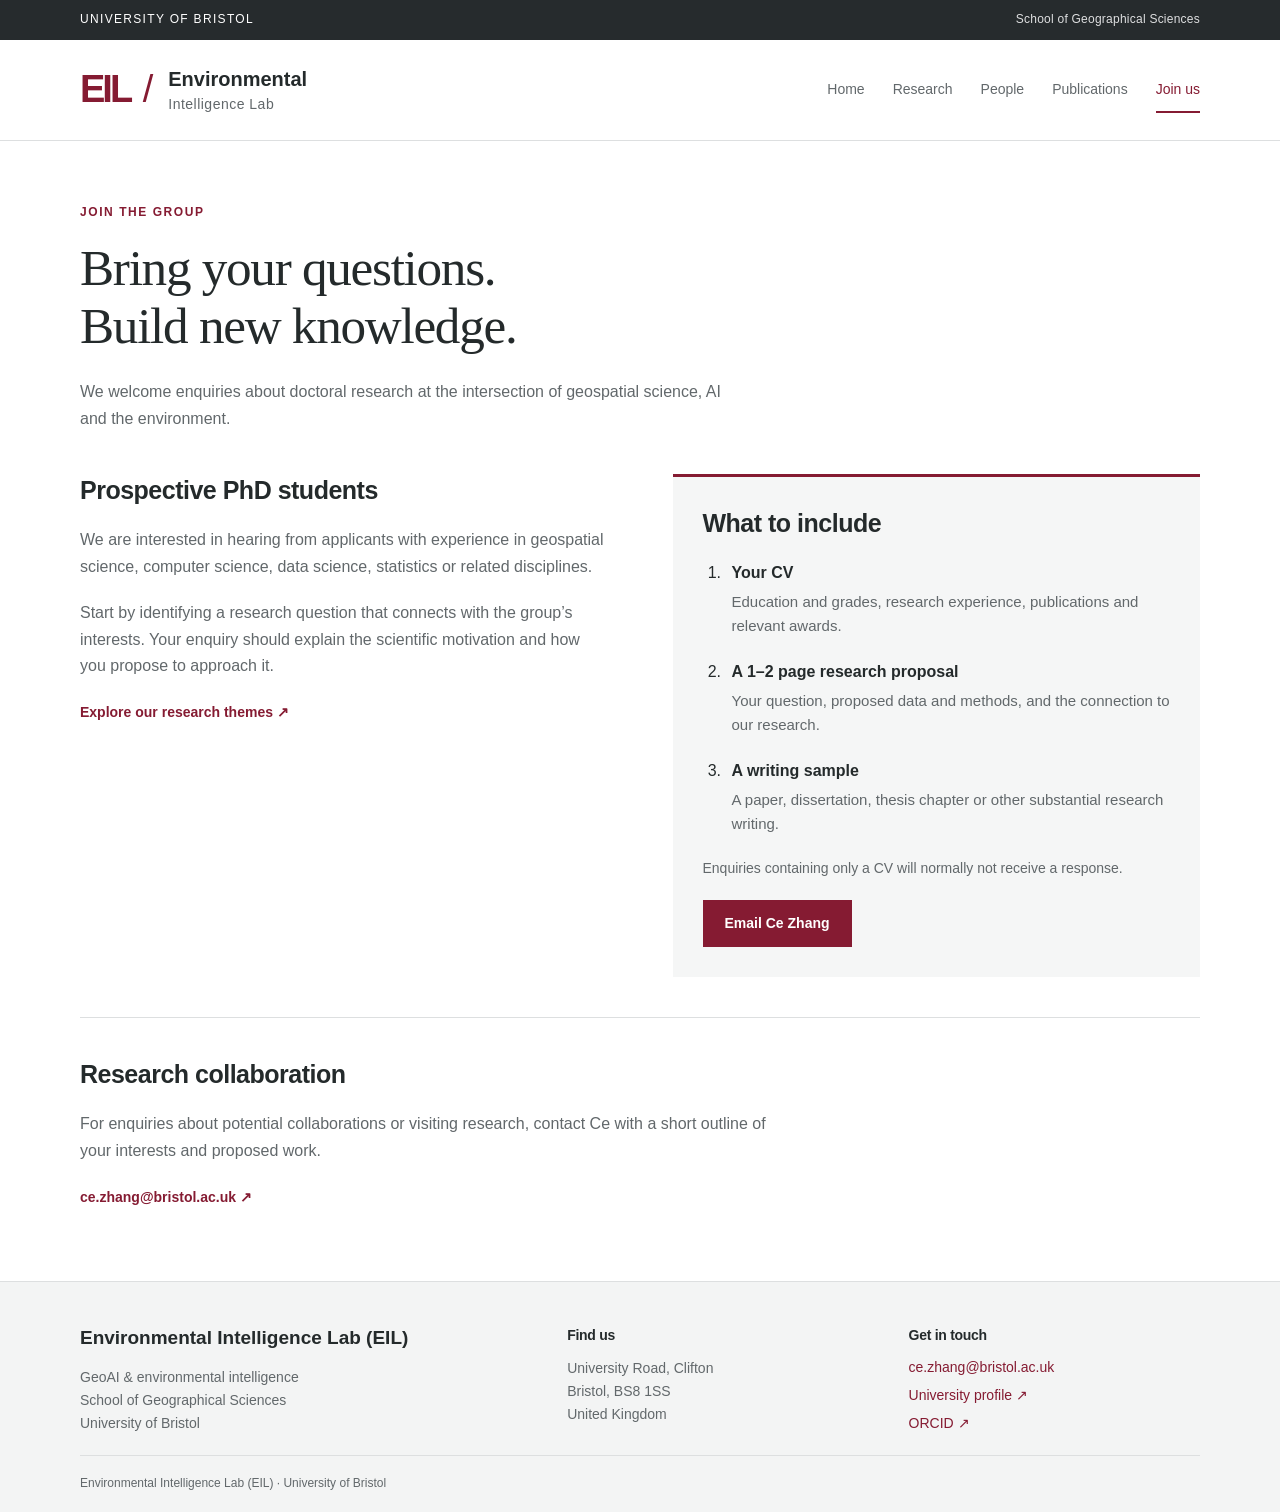
==== join.html @ 53bdbcd4 "Add files via upload" ====
<!doctype html><html lang="en"><head><meta charset="utf-8"><meta name="viewport" content="width=device-width,initial-scale=1"><title>Join us | Environmental Intelligence Lab (EIL)</title><meta name="description" content="GeoAI, foundation models and environmental intelligence. Environmental Intelligence Lab (EIL) at the University of Bristol."><link rel="icon" href="favicon.svg" type="image/svg+xml"><link rel="stylesheet" href="style.css"><script src="navigation.js" defer></script></head><body><a class="skip" href="#main">Skip to content</a><div class="university"><div class="wrap">UNIVERSITY OF BRISTOL <span>School of Geographical Sciences</span></div></div><header><div class="wrap header"><a class="brand" href="index.html"><span class="mark">EIL<span> / </span></span><span>Environmental<span class="brand-sub">Intelligence Lab</span></span></a><button class="menu" type="button" aria-expanded="false" aria-controls="navigation">Menu <span aria-hidden="true">☰</span></button><nav id="navigation" aria-label="Main navigation"><a href="index.html">Home</a><a href="research.html">Research</a><a href="people.html">People</a><a href="publications.html">Publications</a><a href="join.html" aria-current="page">Join us</a></nav></div></header><main id="main"><div class="wrap"><div class="page-heading"><p class="eyebrow">JOIN THE GROUP</p><h1>Bring your questions.<br>Build new knowledge.</h1><p>We welcome enquiries about doctoral research at the intersection of geospatial science, AI and the environment.</p></div><section class="join-grid"><div><h2>Prospective PhD students</h2><p>We are interested in hearing from applicants with experience in geospatial science, computer science, data science, statistics or related disciplines.</p><p>Start by identifying a research question that connects with the group’s interests. Your enquiry should explain the scientific motivation and how you propose to approach it.</p><a class="text-link" href="research.html">Explore our research themes ↗</a></div><div class="application"><h2>What to include</h2><ol><li><strong>Your CV</strong><p>Education and grades, research experience, publications and relevant awards.</p></li><li><strong>A 1–2 page research proposal</strong><p>Your question, proposed data and methods, and the connection to our research.</p></li><li><strong>A writing sample</strong><p>A paper, dissertation, thesis chapter or other substantial research writing.</p></li></ol><p class="small">Enquiries containing only a CV will normally not receive a response.</p><a class="button" href="mailto:ce.zhang@bristol.ac.uk?subject=PhD%20research%20enquiry">Email Ce Zhang</a></div></section><section class="contact"><h2>Research collaboration</h2><p>For enquiries about potential collaborations or visiting research, contact Ce with a short outline of your interests and proposed work.</p><a class="text-link" href="mailto:ce.zhang@bristol.ac.uk">ce.zhang@bristol.ac.uk ↗</a></section></div></main><footer><div class="wrap footer-grid"><div><a class="footer-brand" href="index.html">Environmental Intelligence Lab (EIL)</a><p>GeoAI & environmental intelligence<br>School of Geographical Sciences<br>University of Bristol</p></div><div><h2>Find us</h2><p>University Road, Clifton<br>Bristol, BS8 1SS<br>United Kingdom</p></div><div><h2>Get in touch</h2><a href="mailto:ce.zhang@bristol.ac.uk">ce.zhang@bristol.ac.uk</a><a href="https://research-information.bris.ac.uk/en/persons/ce-zhang/">University profile ↗</a><a href="https://orcid.org/0000-0001-5100-3584">ORCID ↗</a></div></div><div class="wrap footnote">Environmental Intelligence Lab (EIL) · University of Bristol</div></footer></body></html>
---- style.css ----
:root{--accent:#851b32;--ink:#242a2b;--muted:#62686b;--line:#dddfe0;--soft:#f5f6f6;--max:1120px}*{box-sizing:border-box}html{scroll-behavior:smooth;scroll-padding-top:100px}body{margin:0;background:white;color:var(--ink);font-family:Arial,Helvetica,sans-serif;font-size:16px;line-height:1.65}a{color:var(--accent);text-decoration:none}a:hover{text-decoration:underline}a:focus-visible,button:focus-visible{outline:3px solid #126b9c;outline-offset:5px}.wrap{width:min(var(--max),calc(100% - 64px));margin:auto}.university{background:#262b2d;color:white;font-size:12px;letter-spacing:.11em;padding:10px 0}.university .wrap{display:flex;justify-content:space-between}.university span{letter-spacing:.02em;color:#dedfe0}header{background:white;border-bottom:1px solid var(--line);position:sticky;top:0;z-index:10}.header{display:flex;align-items:center;justify-content:space-between;gap:32px;min-height:100px}.brand{display:flex;align-items:center;gap:18px;color:var(--ink);font-size:20px;font-weight:700;line-height:1.2}.brand:hover{text-decoration:none}.brand-sub{display:block;font-weight:400;font-size:14px;letter-spacing:.035em;margin-top:5px;color:var(--muted)}.mark{font-size:38px;font-weight:700;letter-spacing:-3px;color:var(--accent)}.mark span{font-weight:400;padding-left:5px}.header nav{display:flex;gap:28px;align-items:center}.header nav a{font-size:14px;color:var(--muted);padding:10px 0}.header nav a[aria-current]{color:var(--accent);box-shadow:0 2px var(--accent)}.menu{display:none}.campus{height:290px;position:relative;background:#53594e}.campus img{width:100%;height:100%;object-fit:cover;object-position:center 48%}.campus:after{content:'';position:absolute;inset:0;background:linear-gradient(0deg,#0007,transparent 55%)}.campus-label{position:absolute;bottom:25px;left:0;right:0;z-index:1;color:white;font-size:12px;letter-spacing:.15em}.intro{padding:52px 0 48px}.eyebrow{font-size:12px;letter-spacing:.13em;font-weight:700;color:var(--accent);margin:0 0 16px}h1,h2,h3,p{margin-top:0}h1{font-family:Georgia,'Times New Roman',serif;font-weight:400;font-size:clamp(36px,4vw,54px);line-height:1.14;letter-spacing:-.025em;margin-bottom:24px}h2{font-size:25px;line-height:1.3;font-weight:600;letter-spacing:-.02em}h3{font-size:19px;line-height:1.4;font-weight:600}p{color:var(--muted);margin-bottom:20px}.intro-bottom{display:flex;gap:60px;align-items:center;justify-content:space-between}.intro-bottom p{max-width:775px;margin:0}.text-link{font-size:14px;font-weight:600;display:inline-block}.intro-bottom .text-link{white-space:nowrap}section{padding:40px 0;border-bottom:1px solid var(--line)}.section-heading{display:flex;align-items:baseline;justify-content:space-between;gap:30px;margin-bottom:24px}.section-heading h2{margin:0}.section-note{font-size:14px;color:var(--muted)}.themes{display:grid;grid-template-columns:repeat(4,1fr);gap:24px}.theme{display:flex;flex-direction:column;color:var(--ink);border-top:3px solid var(--accent);padding:19px 0 0;transition:transform .2s}.theme:hover{text-decoration:none;transform:translateY(-3px)}.number{font-size:13px;color:var(--accent);letter-spacing:.08em;display:block;margin-bottom:14px}.theme h3{font-size:19px;margin-bottom:12px;min-height:80px}.theme p{font-size:15px}.more{font-size:13px;margin-top:auto;color:var(--accent);font-weight:600;display:flex;justify-content:space-between}.latest{display:grid;grid-template-columns:1.1fr 1fr;gap:80px;padding:52px 0}.latest h2{font-family:Georgia,serif;font-size:30px;font-weight:400}.latest aside{border-left:1px solid var(--line);padding-left:36px}.journal{font-size:13px;color:var(--accent);display:block;margin-bottom:15px}.latest aside h3{font-size:22px}.latest aside p,.date{font-size:14px}.date{color:var(--muted)}.affiliations{display:flex;gap:60px;align-items:baseline;border:0}.affiliations h2{font-size:18px;white-space:nowrap}.affiliations div{display:flex;gap:28px;font-size:14px}.page-heading{padding:62px 0 42px;max-width:850px}.page-heading p:last-child{max-width:650px;margin-bottom:0}.research-row{display:grid;grid-template-columns:50px 1fr 1fr;gap:40px;scroll-margin-top:30px;padding:42px 0}.research-row p{margin-bottom:0}.research-row h2{font-size:23px}.callout{background:var(--soft);padding:32px;margin:42px 0;border:0}.button{display:inline-block;padding:12px 22px;background:var(--accent);color:white;font-size:14px;font-weight:600}.button:hover{background:#621327;text-decoration:none}.leader{display:grid;grid-template-columns:210px 1fr;gap:42px;padding:0 0 45px}.leader img{width:210px;height:245px;object-fit:cover;object-position:center 30%}.leader h2{font-family:Georgia,serif;font-size:34px;font-weight:400;margin-bottom:8px}.role{color:var(--accent)}.leader p{max-width:680px}.people-grid{display:grid;grid-template-columns:repeat(3,1fr);gap:0 36px}.person{padding:25px 0;border-top:1px solid var(--line)}.person h3{margin-bottom:6px}.person p{font-size:15px;margin:0}.alumni{display:grid;grid-template-columns:repeat(3,1fr);gap:36px}.alumni h3{font-size:17px}.alumni p{font-size:15px}.source-note{font-size:13px;margin:20px 0 0}.publication{display:grid;grid-template-columns:75px 1fr;gap:30px;border-top:1px solid var(--line);padding:32px 0}.publication h2{font-size:23px;max-width:820px}.publication p{margin-bottom:8px}.publication .year{color:var(--accent);font-size:18px}.pub-journal{font-style:italic}.join-grid{display:grid;grid-template-columns:1fr 1fr;gap:65px;padding-top:0}.application{background:var(--soft);border-top:3px solid var(--accent);padding:30px}.application ol{padding-left:23px}.application li{padding-left:6px;margin-bottom:20px}.application li p{font-size:15px;margin:3px 0 0}.small{font-size:14px}.contact{max-width:700px;border:0;margin-bottom:30px}footer{background:#f3f4f4;border-top:1px solid var(--line);margin-top:28px;padding-top:40px}.footer-grid{display:grid;grid-template-columns:1.5fr 1fr 1fr;gap:50px}.footer-brand{font-weight:600;font-size:19px;color:var(--ink)}footer p,footer a{font-size:14px}.footer-grid>div>a:not(.footer-brand){display:block;margin-bottom:5px}footer p{margin-top:13px}footer h2{font-size:14px;margin-top:4px;margin-bottom:12px}.footnote{border-top:1px solid var(--line);padding:18px 0;font-size:12px;color:var(--muted)}.skip{position:fixed;top:-100px;left:20px;background:white;padding:14px;z-index:30}.skip:focus{top:10px}@media(max-width:900px){.themes{grid-template-columns:repeat(2,1fr);gap:32px}.theme h3{min-height:0}.header{gap:18px}.header nav{gap:18px}.intro-bottom{gap:25px}.latest{gap:40px}.affiliations{display:block}.people-grid{grid-template-columns:repeat(2,1fr)}}@media(max-width:650px){.wrap{width:calc(100% - 40px)}.university span{display:none}.header{min-height:82px;flex-wrap:wrap;gap:0}.brand{font-size:18px}.mark{font-size:32px}.menu{display:block;background:white;border:1px solid var(--line);padding:8px 12px;font-size:14px;color:var(--ink);cursor:pointer}.menu span{padding-left:8px}.header nav{display:none;width:100%;padding:12px 0 22px;align-items:stretch;gap:0}.header nav.open{display:flex;flex-direction:column}.header nav a{font-size:16px;padding:10px}.header nav a[aria-current]{box-shadow:none;border-left:3px solid var(--accent);background:var(--soft)}.campus{height:220px}.intro{padding:36px 0}.intro-bottom{display:block}.intro-bottom p{margin-bottom:24px}h1 br{display:none}.section-heading{display:block}.section-note{display:block;margin-top:8px}.themes{gap:28px 22px}.theme h3{font-size:18px}.latest{grid-template-columns:1fr;gap:24px}.latest aside{padding:24px;background:var(--soft);border-left:3px solid var(--accent)}.affiliations div{display:block}.affiliations a{display:block;margin-top:12px}.page-heading{padding:40px 0 32px}.research-row{grid-template-columns:28px 1fr;gap:16px}.research-row>p{grid-column:2}.leader{grid-template-columns:1fr;gap:24px}.leader img{width:160px;height:185px}.people-grid,.alumni{grid-template-columns:1fr}.alumni{gap:18px}.join-grid{grid-template-columns:1fr;gap:28px}.application{padding:25px}.publication{grid-template-columns:1fr;gap:10px}.publication h2{font-size:21px}.footer-grid{grid-template-columns:1fr;gap:16px}.callout{padding:25px}.footnote{margin-top:20px}}@media(prefers-reduced-motion:reduce){html{scroll-behavior:auto}.theme{transition:none}}

.campus-label{display:flex;justify-content:space-between;align-items:end;gap:20px}.image-credit{font-size:12px;letter-spacing:0;text-transform:none;color:#fff}.campus{height:340px}.campus img{object-position:center 50%}@media(max-width:650px){.campus{height:auto;aspect-ratio:3 / 1}.campus img{position:absolute;inset:0}.campus-label{bottom:9px;font-size:12px;letter-spacing:.04em;gap:10px;display:block}.image-credit{font-size:12px;display:block}}
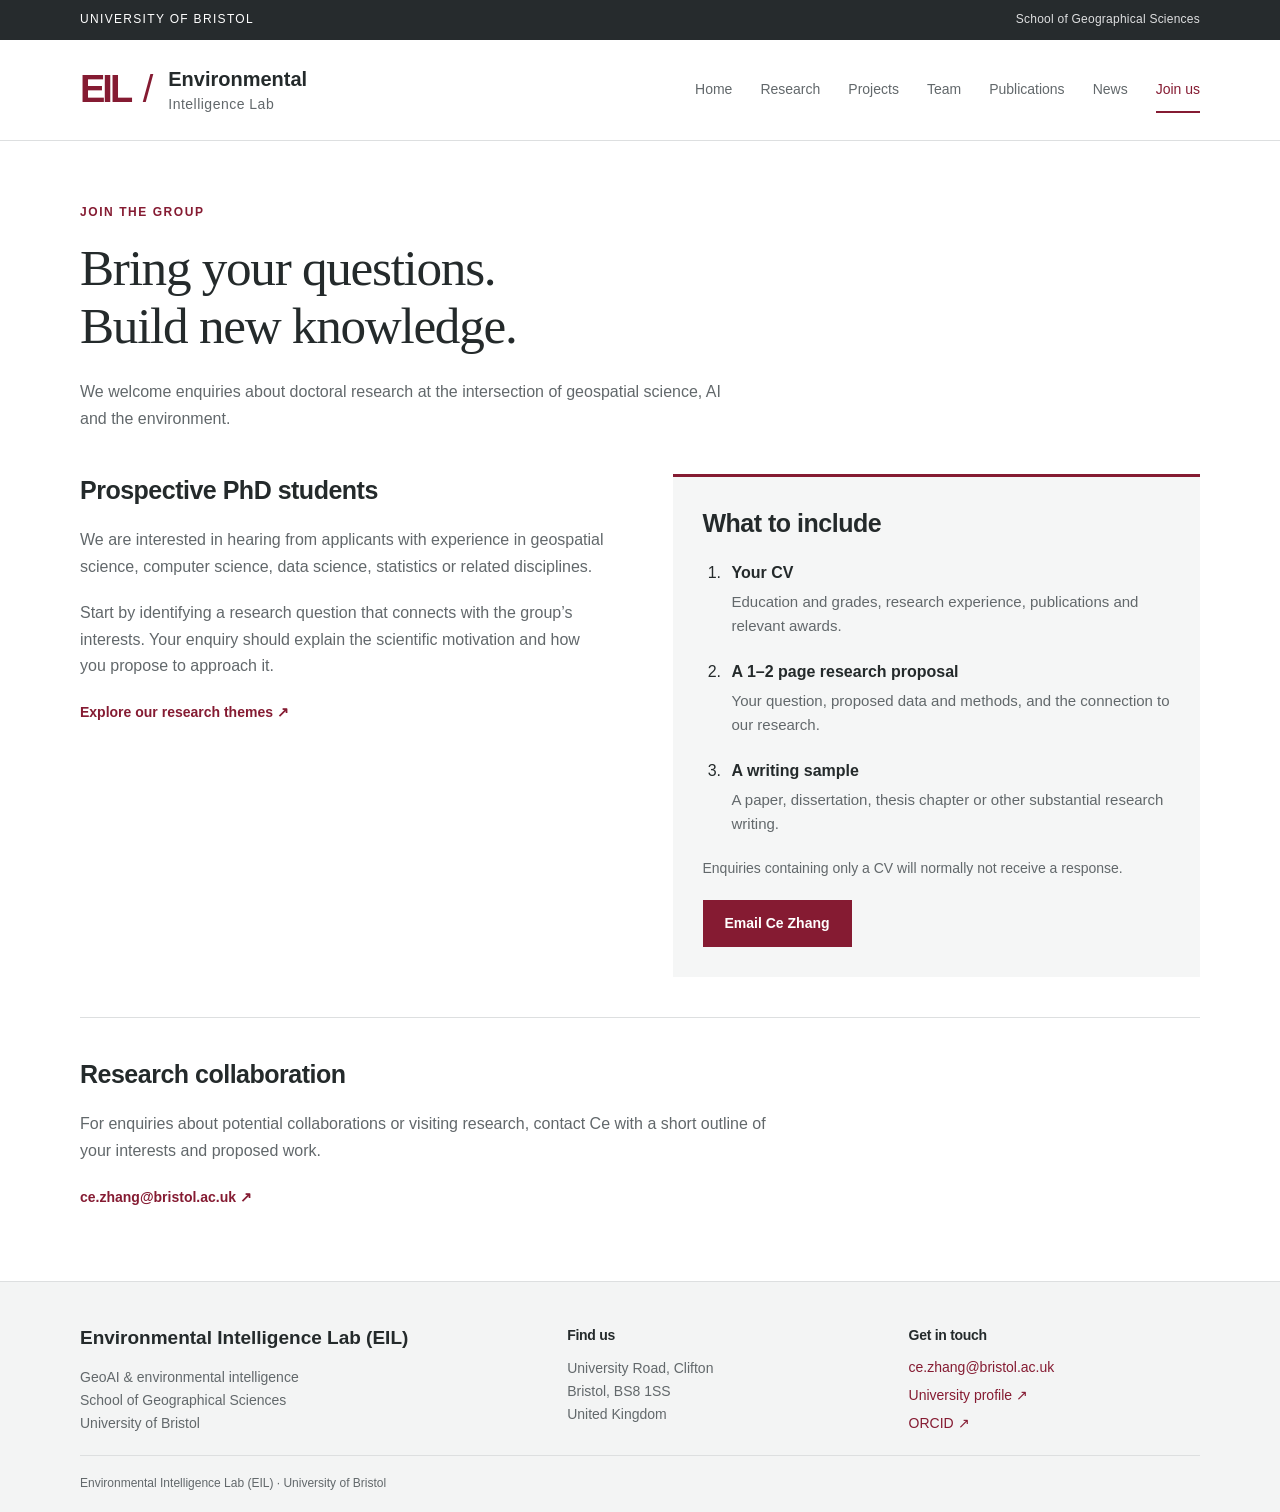
==== commit d9263846: "Add files via upload" ====
--- a/join.html
+++ b/join.html
@@ -1 +1 @@
-<!doctype html><html lang="en"><head><meta charset="utf-8"><meta name="viewport" content="width=device-width,initial-scale=1"><title>Join us | Environmental Intelligence Lab (EIL)</title><meta name="description" content="GeoAI, foundation models and environmental intelligence. Environmental Intelligence Lab (EIL) at the University of Bristol."><link rel="icon" href="favicon.svg" type="image/svg+xml"><link rel="stylesheet" href="style.css"><script src="navigation.js" defer></script></head><body><a class="skip" href="#main">Skip to content</a><div class="university"><div class="wrap">UNIVERSITY OF BRISTOL <span>School of Geographical Sciences</span></div></div><header><div class="wrap header"><a class="brand" href="index.html"><span class="mark">EIL<span> / </span></span><span>Environmental<span class="brand-sub">Intelligence Lab</span></span></a><button class="menu" type="button" aria-expanded="false" aria-controls="navigation">Menu <span aria-hidden="true">☰</span></button><nav id="navigation" aria-label="Main navigation"><a href="index.html">Home</a><a href="research.html">Research</a><a href="people.html">People</a><a href="publications.html">Publications</a><a href="join.html" aria-current="page">Join us</a></nav></div></header><main id="main"><div class="wrap"><div class="page-heading"><p class="eyebrow">JOIN THE GROUP</p><h1>Bring your questions.<br>Build new knowledge.</h1><p>We welcome enquiries about doctoral research at the intersection of geospatial science, AI and the environment.</p></div><section class="join-grid"><div><h2>Prospective PhD students</h2><p>We are interested in hearing from applicants with experience in geospatial science, computer science, data science, statistics or related disciplines.</p><p>Start by identifying a research question that connects with the group’s interests. Your enquiry should explain the scientific motivation and how you propose to approach it.</p><a class="text-link" href="research.html">Explore our research themes ↗</a></div><div class="application"><h2>What to include</h2><ol><li><strong>Your CV</strong><p>Education and grades, research experience, publications and relevant awards.</p></li><li><strong>A 1–2 page research proposal</strong><p>Your question, proposed data and methods, and the connection to our research.</p></li><li><strong>A writing sample</strong><p>A paper, dissertation, thesis chapter or other substantial research writing.</p></li></ol><p class="small">Enquiries containing only a CV will normally not receive a response.</p><a class="button" href="mailto:ce.zhang@bristol.ac.uk?subject=PhD%20research%20enquiry">Email Ce Zhang</a></div></section><section class="contact"><h2>Research collaboration</h2><p>For enquiries about potential collaborations or visiting research, contact Ce with a short outline of your interests and proposed work.</p><a class="text-link" href="mailto:ce.zhang@bristol.ac.uk">ce.zhang@bristol.ac.uk ↗</a></section></div></main><footer><div class="wrap footer-grid"><div><a class="footer-brand" href="index.html">Environmental Intelligence Lab (EIL)</a><p>GeoAI & environmental intelligence<br>School of Geographical Sciences<br>University of Bristol</p></div><div><h2>Find us</h2><p>University Road, Clifton<br>Bristol, BS8 1SS<br>United Kingdom</p></div><div><h2>Get in touch</h2><a href="mailto:ce.zhang@bristol.ac.uk">ce.zhang@bristol.ac.uk</a><a href="https://research-information.bris.ac.uk/en/persons/ce-zhang/">University profile ↗</a><a href="https://orcid.org/0000-0001-5100-3584">ORCID ↗</a></div></div><div class="wrap footnote">Environmental Intelligence Lab (EIL) · University of Bristol</div></footer></body></html>+<!doctype html><html lang="en"><head><meta charset="utf-8"><meta name="viewport" content="width=device-width,initial-scale=1"><title>Join us | Environmental Intelligence Lab (EIL)</title><meta name="description" content="GeoAI, foundation models and environmental intelligence. Environmental Intelligence Lab (EIL) at the University of Bristol."><link rel="icon" href="favicon.svg" type="image/svg+xml"><link rel="stylesheet" href="style.css"><script src="navigation.js" defer></script></head><body><a class="skip" href="#main">Skip to content</a><div class="university"><div class="wrap">UNIVERSITY OF BRISTOL <span>School of Geographical Sciences</span></div></div><header><div class="wrap header"><a class="brand" href="index.html"><span class="mark">EIL<span> / </span></span><span>Environmental<span class="brand-sub">Intelligence Lab</span></span></a><button class="menu" type="button" aria-expanded="false" aria-controls="navigation">Menu <span aria-hidden="true">☰</span></button><nav id="navigation" aria-label="Main navigation"><a href="index.html">Home</a><a href="research.html">Research</a><a href="projects.html">Projects</a><a href="team.html">Team</a><a href="publications.html">Publications</a><a href="news.html">News</a><a href="join.html" aria-current="page">Join us</a></nav></div></header><main id="main"><div class="wrap"><div class="page-heading"><p class="eyebrow">JOIN THE GROUP</p><h1>Bring your questions.<br>Build new knowledge.</h1><p>We welcome enquiries about doctoral research at the intersection of geospatial science, AI and the environment.</p></div><section class="join-grid"><div><h2>Prospective PhD students</h2><p>We are interested in hearing from applicants with experience in geospatial science, computer science, data science, statistics or related disciplines.</p><p>Start by identifying a research question that connects with the group’s interests. Your enquiry should explain the scientific motivation and how you propose to approach it.</p><a class="text-link" href="research.html">Explore our research themes ↗</a></div><div class="application"><h2>What to include</h2><ol><li><strong>Your CV</strong><p>Education and grades, research experience, publications and relevant awards.</p></li><li><strong>A 1–2 page research proposal</strong><p>Your question, proposed data and methods, and the connection to our research.</p></li><li><strong>A writing sample</strong><p>A paper, dissertation, thesis chapter or other substantial research writing.</p></li></ol><p class="small">Enquiries containing only a CV will normally not receive a response.</p><a class="button" href="mailto:ce.zhang@bristol.ac.uk?subject=PhD%20research%20enquiry">Email Ce Zhang</a></div></section><section class="contact"><h2>Research collaboration</h2><p>For enquiries about potential collaborations or visiting research, contact Ce with a short outline of your interests and proposed work.</p><a class="text-link" href="mailto:ce.zhang@bristol.ac.uk">ce.zhang@bristol.ac.uk ↗</a></section></div></main><footer><div class="wrap footer-grid"><div><a class="footer-brand" href="index.html">Environmental Intelligence Lab (EIL)</a><p>GeoAI & environmental intelligence<br>School of Geographical Sciences<br>University of Bristol</p></div><div><h2>Find us</h2><p>University Road, Clifton<br>Bristol, BS8 1SS<br>United Kingdom</p></div><div><h2>Get in touch</h2><a href="mailto:ce.zhang@bristol.ac.uk">ce.zhang@bristol.ac.uk</a><a href="https://research-information.bris.ac.uk/en/persons/ce-zhang/">University profile ↗</a><a href="https://orcid.org/0000-0001-5100-3584">ORCID ↗</a></div></div><div class="wrap footnote">Environmental Intelligence Lab (EIL) · University of Bristol</div></footer></body></html>
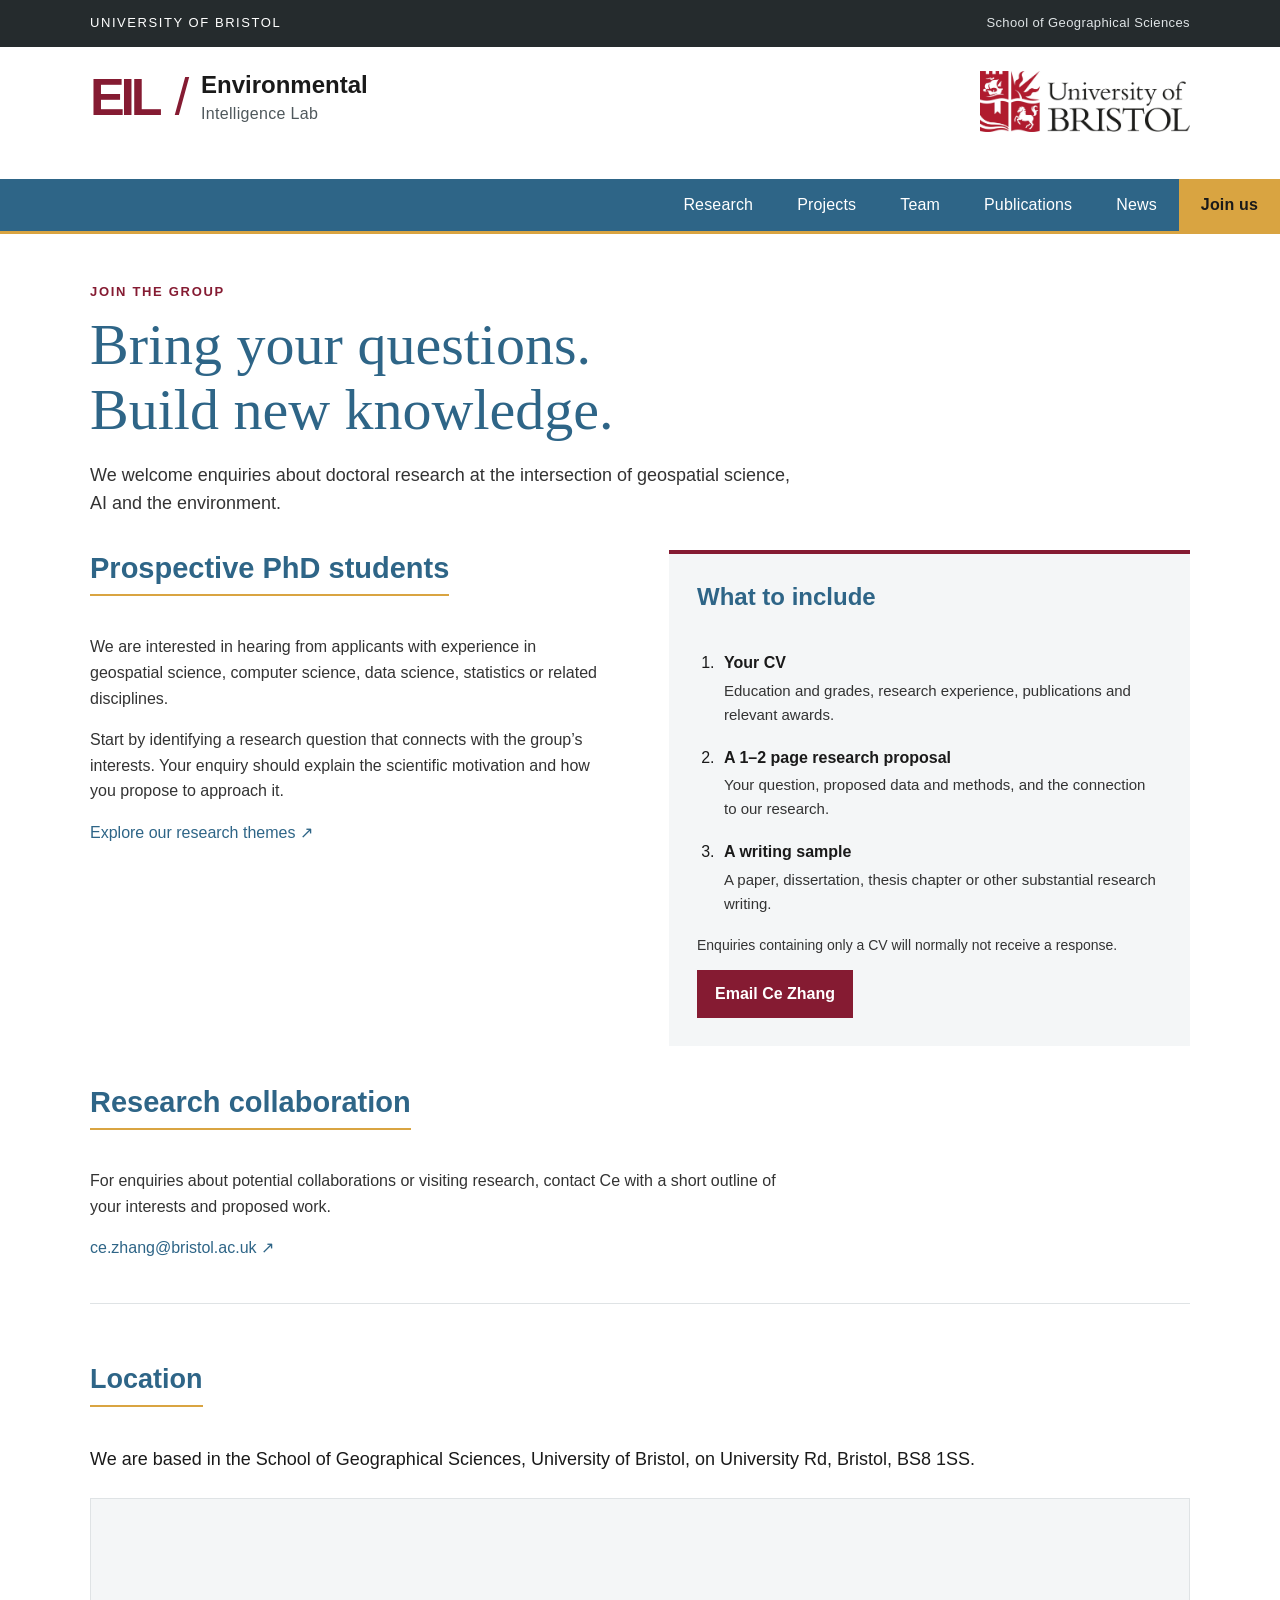
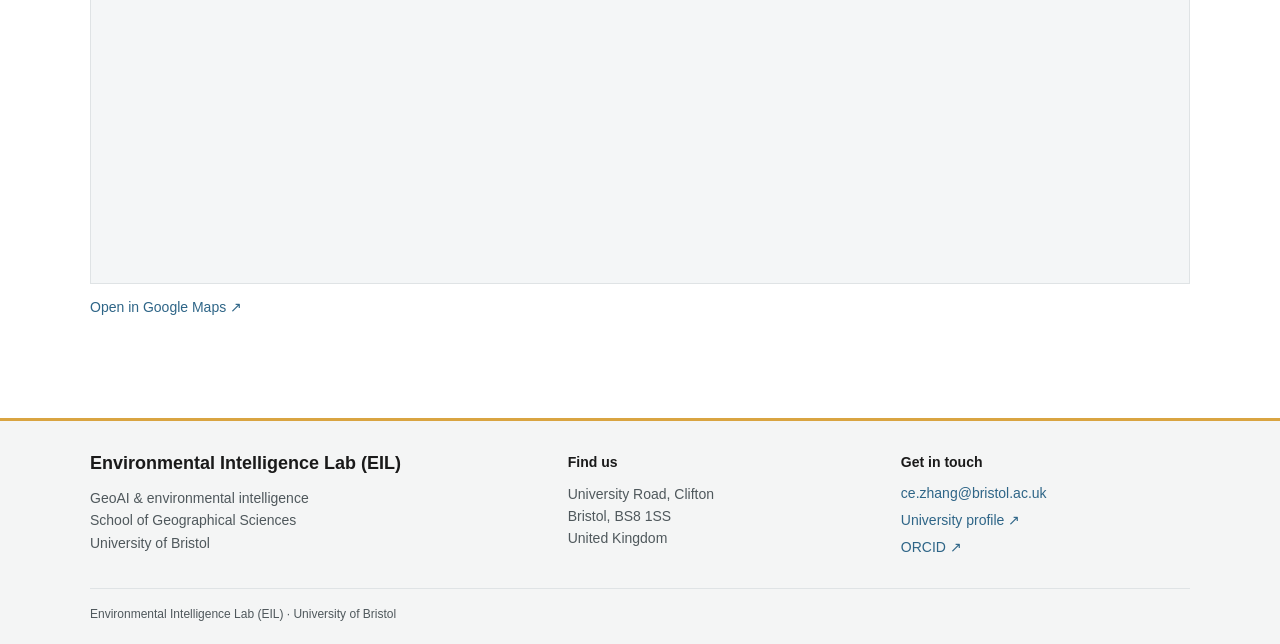
==== commit a62eb188: "Add files via upload" ====
--- a/join.html
+++ b/join.html
@@ -1 +1 @@
-<!doctype html><html lang="en"><head><meta charset="utf-8"><meta name="viewport" content="width=device-width,initial-scale=1"><title>Join us | Environmental Intelligence Lab (EIL)</title><meta name="description" content="GeoAI, foundation models and environmental intelligence. Environmental Intelligence Lab (EIL) at the University of Bristol."><link rel="icon" href="favicon.svg" type="image/svg+xml"><link rel="stylesheet" href="style.css"><script src="navigation.js" defer></script></head><body><a class="skip" href="#main">Skip to content</a><div class="university"><div class="wrap">UNIVERSITY OF BRISTOL <span>School of Geographical Sciences</span></div></div><header><div class="wrap header"><a class="brand" href="index.html"><span class="mark">EIL<span> / </span></span><span>Environmental<span class="brand-sub">Intelligence Lab</span></span></a><button class="menu" type="button" aria-expanded="false" aria-controls="navigation">Menu <span aria-hidden="true">☰</span></button><nav id="navigation" aria-label="Main navigation"><a href="index.html">Home</a><a href="research.html">Research</a><a href="projects.html">Projects</a><a href="team.html">Team</a><a href="publications.html">Publications</a><a href="news.html">News</a><a href="join.html" aria-current="page">Join us</a></nav></div></header><main id="main"><div class="wrap"><div class="page-heading"><p class="eyebrow">JOIN THE GROUP</p><h1>Bring your questions.<br>Build new knowledge.</h1><p>We welcome enquiries about doctoral research at the intersection of geospatial science, AI and the environment.</p></div><section class="join-grid"><div><h2>Prospective PhD students</h2><p>We are interested in hearing from applicants with experience in geospatial science, computer science, data science, statistics or related disciplines.</p><p>Start by identifying a research question that connects with the group’s interests. Your enquiry should explain the scientific motivation and how you propose to approach it.</p><a class="text-link" href="research.html">Explore our research themes ↗</a></div><div class="application"><h2>What to include</h2><ol><li><strong>Your CV</strong><p>Education and grades, research experience, publications and relevant awards.</p></li><li><strong>A 1–2 page research proposal</strong><p>Your question, proposed data and methods, and the connection to our research.</p></li><li><strong>A writing sample</strong><p>A paper, dissertation, thesis chapter or other substantial research writing.</p></li></ol><p class="small">Enquiries containing only a CV will normally not receive a response.</p><a class="button" href="mailto:ce.zhang@bristol.ac.uk?subject=PhD%20research%20enquiry">Email Ce Zhang</a></div></section><section class="contact"><h2>Research collaboration</h2><p>For enquiries about potential collaborations or visiting research, contact Ce with a short outline of your interests and proposed work.</p><a class="text-link" href="mailto:ce.zhang@bristol.ac.uk">ce.zhang@bristol.ac.uk ↗</a></section></div></main><footer><div class="wrap footer-grid"><div><a class="footer-brand" href="index.html">Environmental Intelligence Lab (EIL)</a><p>GeoAI & environmental intelligence<br>School of Geographical Sciences<br>University of Bristol</p></div><div><h2>Find us</h2><p>University Road, Clifton<br>Bristol, BS8 1SS<br>United Kingdom</p></div><div><h2>Get in touch</h2><a href="mailto:ce.zhang@bristol.ac.uk">ce.zhang@bristol.ac.uk</a><a href="https://research-information.bris.ac.uk/en/persons/ce-zhang/">University profile ↗</a><a href="https://orcid.org/0000-0001-5100-3584">ORCID ↗</a></div></div><div class="wrap footnote">Environmental Intelligence Lab (EIL) · University of Bristol</div></footer></body></html>+<!doctype html><html lang="en"><head><meta charset="utf-8"><meta name="viewport" content="width=device-width,initial-scale=1"><title>Join us | Environmental Intelligence Lab (EIL)</title><meta name="description" content="GeoAI, foundation models and environmental intelligence. Environmental Intelligence Lab (EIL) at the University of Bristol."><link rel="icon" href="favicon.svg" type="image/svg+xml"><link rel="stylesheet" href="style.css"><link rel="stylesheet" href="location.css"><script src="navigation.js" defer></script></head><body><a class="skip" href="#main">Skip to content</a><div class="university"><div class="wrap">UNIVERSITY OF BRISTOL <span>School of Geographical Sciences</span></div></div><header><div class="wrap header"><a class="brand" href="index.html"><span class="mark">EIL<span> / </span></span><span>Environmental<span class="brand-sub">Intelligence Lab</span></span></a><button class="menu" type="button" aria-expanded="false" aria-controls="navigation">Menu <span aria-hidden="true">☰</span></button><nav id="navigation" aria-label="Main navigation"><a href="index.html">Home</a><a href="research.html">Research</a><a href="projects.html">Projects</a><a href="team.html">Team</a><a href="publications.html">Publications</a><a href="news.html">News</a><a href="join.html" aria-current="page">Join us</a></nav></div></header><main id="main"><div class="wrap"><div class="page-heading"><p class="eyebrow">JOIN THE GROUP</p><h1>Bring your questions.<br>Build new knowledge.</h1><p>We welcome enquiries about doctoral research at the intersection of geospatial science, AI and the environment.</p></div><section class="join-grid"><div><h2>Prospective PhD students</h2><p>We are interested in hearing from applicants with experience in geospatial science, computer science, data science, statistics or related disciplines.</p><p>Start by identifying a research question that connects with the group’s interests. Your enquiry should explain the scientific motivation and how you propose to approach it.</p><a class="text-link" href="research.html">Explore our research themes ↗</a></div><div class="application"><h2>What to include</h2><ol><li><strong>Your CV</strong><p>Education and grades, research experience, publications and relevant awards.</p></li><li><strong>A 1–2 page research proposal</strong><p>Your question, proposed data and methods, and the connection to our research.</p></li><li><strong>A writing sample</strong><p>A paper, dissertation, thesis chapter or other substantial research writing.</p></li></ol><p class="small">Enquiries containing only a CV will normally not receive a response.</p><a class="button" href="mailto:ce.zhang@bristol.ac.uk?subject=PhD%20research%20enquiry">Email Ce Zhang</a></div></section><section class="contact"><h2>Research collaboration</h2><p>For enquiries about potential collaborations or visiting research, contact Ce with a short outline of your interests and proposed work.</p><a class="text-link" href="mailto:ce.zhang@bristol.ac.uk">ce.zhang@bristol.ac.uk ↗</a></section><section class="location" id="location" aria-labelledby="location-title"><h2 id="location-title">Location</h2><p>We are based in the School of Geographical Sciences, University of Bristol, on University Rd, Bristol, BS8 1SS.</p><div class="location-map"><iframe title="Map showing the School of Geographical Sciences, University of Bristol" src="https://www.google.com/maps?q=School%20of%20Geographical%20Sciences%2C%20University%20of%20Bristol&amp;output=embed" loading="lazy" referrerpolicy="no-referrer-when-downgrade"></iframe></div><p class="map-link"><a href="https://www.google.com/maps/search/?api=1&amp;query=School%20of%20Geographical%20Sciences%2C%20University%20of%20Bristol">Open in Google Maps ↗</a></p></section></div></main><footer><div class="wrap footer-grid"><div><a class="footer-brand" href="index.html">Environmental Intelligence Lab (EIL)</a><p>GeoAI & environmental intelligence<br>School of Geographical Sciences<br>University of Bristol</p></div><div><h2>Find us</h2><p>University Road, Clifton<br>Bristol, BS8 1SS<br>United Kingdom</p></div><div><h2>Get in touch</h2><a href="mailto:ce.zhang@bristol.ac.uk">ce.zhang@bristol.ac.uk</a><a href="https://research-information.bris.ac.uk/en/persons/ce-zhang/">University profile ↗</a><a href="https://orcid.org/0000-0001-5100-3584">ORCID ↗</a></div></div><div class="wrap footnote">Environmental Intelligence Lab (EIL) · University of Bristol</div></footer></body></html>
--- a/style.css
+++ b/style.css
@@ -1,3 +1,181 @@
-:root{--accent:#851b32;--ink:#242a2b;--muted:#62686b;--line:#dddfe0;--soft:#f5f6f6;--max:1120px}*{box-sizing:border-box}html{scroll-behavior:smooth;scroll-padding-top:100px}body{margin:0;background:white;color:var(--ink);font-family:Arial,Helvetica,sans-serif;font-size:16px;line-height:1.65}a{color:var(--accent);text-decoration:none}a:hover{text-decoration:underline}a:focus-visible,button:focus-visible{outline:3px solid #126b9c;outline-offset:5px}.wrap{width:min(var(--max),calc(100% - 64px));margin:auto}.university{background:#262b2d;color:white;font-size:12px;letter-spacing:.11em;padding:10px 0}.university .wrap{display:flex;justify-content:space-between}.university span{letter-spacing:.02em;color:#dedfe0}header{background:white;border-bottom:1px solid var(--line);position:sticky;top:0;z-index:10}.header{display:flex;align-items:center;justify-content:space-between;gap:32px;min-height:100px}.brand{display:flex;align-items:center;gap:18px;color:var(--ink);font-size:20px;font-weight:700;line-height:1.2}.brand:hover{text-decoration:none}.brand-sub{display:block;font-weight:400;font-size:14px;letter-spacing:.035em;margin-top:5px;color:var(--muted)}.mark{font-size:38px;font-weight:700;letter-spacing:-3px;color:var(--accent)}.mark span{font-weight:400;padding-left:5px}.header nav{display:flex;gap:28px;align-items:center}.header nav a{font-size:14px;color:var(--muted);padding:10px 0}.header nav a[aria-current]{color:var(--accent);box-shadow:0 2px var(--accent)}.menu{display:none}.campus{height:290px;position:relative;background:#53594e}.campus img{width:100%;height:100%;object-fit:cover;object-position:center 48%}.campus:after{content:'';position:absolute;inset:0;background:linear-gradient(0deg,#0007,transparent 55%)}.campus-label{position:absolute;bottom:25px;left:0;right:0;z-index:1;color:white;font-size:12px;letter-spacing:.15em}.intro{padding:52px 0 48px}.eyebrow{font-size:12px;letter-spacing:.13em;font-weight:700;color:var(--accent);margin:0 0 16px}h1,h2,h3,p{margin-top:0}h1{font-family:Georgia,'Times New Roman',serif;font-weight:400;font-size:clamp(36px,4vw,54px);line-height:1.14;letter-spacing:-.025em;margin-bottom:24px}h2{font-size:25px;line-height:1.3;font-weight:600;letter-spacing:-.02em}h3{font-size:19px;line-height:1.4;font-weight:600}p{color:var(--muted);margin-bottom:20px}.intro-bottom{display:flex;gap:60px;align-items:center;justify-content:space-between}.intro-bottom p{max-width:775px;margin:0}.text-link{font-size:14px;font-weight:600;display:inline-block}.intro-bottom .text-link{white-space:nowrap}section{padding:40px 0;border-bottom:1px solid var(--line)}.section-heading{display:flex;align-items:baseline;justify-content:space-between;gap:30px;margin-bottom:24px}.section-heading h2{margin:0}.section-note{font-size:14px;color:var(--muted)}.themes{display:grid;grid-template-columns:repeat(4,1fr);gap:24px}.theme{display:flex;flex-direction:column;color:var(--ink);border-top:3px solid var(--accent);padding:19px 0 0;transition:transform .2s}.theme:hover{text-decoration:none;transform:translateY(-3px)}.number{font-size:13px;color:var(--accent);letter-spacing:.08em;display:block;margin-bottom:14px}.theme h3{font-size:19px;margin-bottom:12px;min-height:80px}.theme p{font-size:15px}.more{font-size:13px;margin-top:auto;color:var(--accent);font-weight:600;display:flex;justify-content:space-between}.latest{display:grid;grid-template-columns:1.1fr 1fr;gap:80px;padding:52px 0}.latest h2{font-family:Georgia,serif;font-size:30px;font-weight:400}.latest aside{border-left:1px solid var(--line);padding-left:36px}.journal{font-size:13px;color:var(--accent);display:block;margin-bottom:15px}.latest aside h3{font-size:22px}.latest aside p,.date{font-size:14px}.date{color:var(--muted)}.affiliations{display:flex;gap:60px;align-items:baseline;border:0}.affiliations h2{font-size:18px;white-space:nowrap}.affiliations div{display:flex;gap:28px;font-size:14px}.page-heading{padding:62px 0 42px;max-width:850px}.page-heading p:last-child{max-width:650px;margin-bottom:0}.research-row{display:grid;grid-template-columns:50px 1fr 1fr;gap:40px;scroll-margin-top:30px;padding:42px 0}.research-row p{margin-bottom:0}.research-row h2{font-size:23px}.callout{background:var(--soft);padding:32px;margin:42px 0;border:0}.button{display:inline-block;padding:12px 22px;background:var(--accent);color:white;font-size:14px;font-weight:600}.button:hover{background:#621327;text-decoration:none}.leader{display:grid;grid-template-columns:210px 1fr;gap:42px;padding:0 0 45px}.leader img{width:210px;height:245px;object-fit:cover;object-position:center 30%}.leader h2{font-family:Georgia,serif;font-size:34px;font-weight:400;margin-bottom:8px}.role{color:var(--accent)}.leader p{max-width:680px}.people-grid{display:grid;grid-template-columns:repeat(3,1fr);gap:0 36px}.person{padding:25px 0;border-top:1px solid var(--line)}.person h3{margin-bottom:6px}.person p{font-size:15px;margin:0}.alumni{display:grid;grid-template-columns:repeat(3,1fr);gap:36px}.alumni h3{font-size:17px}.alumni p{font-size:15px}.source-note{font-size:13px;margin:20px 0 0}.publication{display:grid;grid-template-columns:75px 1fr;gap:30px;border-top:1px solid var(--line);padding:32px 0}.publication h2{font-size:23px;max-width:820px}.publication p{margin-bottom:8px}.publication .year{color:var(--accent);font-size:18px}.pub-journal{font-style:italic}.join-grid{display:grid;grid-template-columns:1fr 1fr;gap:65px;padding-top:0}.application{background:var(--soft);border-top:3px solid var(--accent);padding:30px}.application ol{padding-left:23px}.application li{padding-left:6px;margin-bottom:20px}.application li p{font-size:15px;margin:3px 0 0}.small{font-size:14px}.contact{max-width:700px;border:0;margin-bottom:30px}footer{background:#f3f4f4;border-top:1px solid var(--line);margin-top:28px;padding-top:40px}.footer-grid{display:grid;grid-template-columns:1.5fr 1fr 1fr;gap:50px}.footer-brand{font-weight:600;font-size:19px;color:var(--ink)}footer p,footer a{font-size:14px}.footer-grid>div>a:not(.footer-brand){display:block;margin-bottom:5px}footer p{margin-top:13px}footer h2{font-size:14px;margin-top:4px;margin-bottom:12px}.footnote{border-top:1px solid var(--line);padding:18px 0;font-size:12px;color:var(--muted)}.skip{position:fixed;top:-100px;left:20px;background:white;padding:14px;z-index:30}.skip:focus{top:10px}@media(max-width:900px){.themes{grid-template-columns:repeat(2,1fr);gap:32px}.theme h3{min-height:0}.header{gap:18px}.header nav{gap:18px}.intro-bottom{gap:25px}.latest{gap:40px}.affiliations{display:block}.people-grid{grid-template-columns:repeat(2,1fr)}}@media(max-width:650px){.wrap{width:calc(100% - 40px)}.university span{display:none}.header{min-height:82px;flex-wrap:wrap;gap:0}.brand{font-size:18px}.mark{font-size:32px}.menu{display:block;background:white;border:1px solid var(--line);padding:8px 12px;font-size:14px;color:var(--ink);cursor:pointer}.menu span{padding-left:8px}.header nav{display:none;width:100%;padding:12px 0 22px;align-items:stretch;gap:0}.header nav.open{display:flex;flex-direction:column}.header nav a{font-size:16px;padding:10px}.header nav a[aria-current]{box-shadow:none;border-left:3px solid var(--accent);background:var(--soft)}.campus{height:220px}.intro{padding:36px 0}.intro-bottom{display:block}.intro-bottom p{margin-bottom:24px}h1 br{display:none}.section-heading{display:block}.section-note{display:block;margin-top:8px}.themes{gap:28px 22px}.theme h3{font-size:18px}.latest{grid-template-columns:1fr;gap:24px}.latest aside{padding:24px;background:var(--soft);border-left:3px solid var(--accent)}.affiliations div{display:block}.affiliations a{display:block;margin-top:12px}.page-heading{padding:40px 0 32px}.research-row{grid-template-columns:28px 1fr;gap:16px}.research-row>p{grid-column:2}.leader{grid-template-columns:1fr;gap:24px}.leader img{width:160px;height:185px}.people-grid,.alumni{grid-template-columns:1fr}.alumni{gap:18px}.join-grid{grid-template-columns:1fr;gap:28px}.application{padding:25px}.publication{grid-template-columns:1fr;gap:10px}.publication h2{font-size:21px}.footer-grid{grid-template-columns:1fr;gap:16px}.callout{padding:25px}.footnote{margin-top:20px}}@media(prefers-reduced-motion:reduce){html{scroll-behavior:auto}.theme{transition:none}}
+:root {
+  --teal: #2e6587;
+  --teal-dark: #244f68;
+  --gold: #d9a441;
+  --burgundy: #851b32;
+  --accent: var(--burgundy);
+  --ink: #1a1a1a;
+  --muted: #4f585c;
+  --line: #dfe3e5;
+  --soft: #f4f6f7;
+  --max: 1100px;
+}
 
-.campus-label{display:flex;justify-content:space-between;align-items:end;gap:20px}.image-credit{font-size:12px;letter-spacing:0;text-transform:none;color:#fff}.campus{height:340px}.campus img{object-position:center 50%}@media(max-width:650px){.campus{height:auto;aspect-ratio:3 / 1}.campus img{position:absolute;inset:0}.campus-label{bottom:9px;font-size:12px;letter-spacing:.04em;gap:10px;display:block}.image-credit{font-size:12px;display:block}}
+* { box-sizing: border-box; }
+html { scroll-behavior: smooth; }
+body { margin: 0; color: var(--ink); background: #fff; font-family: "Myriad Pro", "Segoe UI", Arial, sans-serif; font-size: 16px; line-height: 1.6; }
+a { color: var(--teal); text-decoration: none; }
+a:hover, a:focus-visible { text-decoration: underline; }
+.wrap { width: min(var(--max), calc(100% - 48px)); margin: 0 auto; }
+.skip { position: fixed; top: -100px; left: 20px; z-index: 50; padding: 12px 16px; color: #fff; background: var(--teal-dark); }
+.skip:focus { top: 12px; }
+
+/* A compact institutional strip, echoing the Bristol centre site. */
+.university { color: #fff; background: #252b2d; font-size: 13px; letter-spacing: .12em; text-transform: uppercase; }
+.university .wrap { display: flex; justify-content: space-between; gap: 20px; padding: 13px 0; }
+.university span { color: #dfe4e6; letter-spacing: .03em; text-transform: none; }
+
+header { background: #fff; border-bottom: 3px solid var(--gold); }
+.header { position: relative; display: flex; align-items: flex-start; justify-content: space-between; gap: 28px; min-height: 184px; padding-top: 24px; padding-bottom: 70px; }
+.brand { display: flex; align-items: center; gap: 16px; color: var(--ink); font-size: 24px; font-weight: 700; line-height: 1.15; }
+.brand:hover { text-decoration: none; }
+.mark { color: var(--burgundy); font-size: 52px; font-weight: 700; letter-spacing: -.08em; line-height: 1; }
+.mark span { padding-left: 6px; font-weight: 400; }
+.brand-sub { display: block; margin-top: 7px; color: var(--muted); font-size: 16px; font-weight: 400; letter-spacing: .02em; }
+.institution-lockup { color: var(--muted); font-size: 16px; line-height: 1.3; text-align: right; }
+.institution-lockup img { display: block; width: 210px; height: auto; max-height: 61px; object-fit: contain; }
+.institution-lockup strong { display: block; color: var(--ink); font-size: 21px; font-weight: 600; }
+.menu { display: none; padding: 8px 12px; color: var(--ink); background: #fff; border: 1px solid var(--line); cursor: pointer; font: inherit; }
+nav { background: var(--teal); }
+.header nav { position: absolute; right: calc((100% - 100vw) / 2); bottom: 0; left: calc((100% - 100vw) / 2); display: flex; align-items: stretch; justify-content: flex-end; gap: 0; }
+.header nav a { display: block; padding: 13px 22px; color: #fff; font-size: 16px; letter-spacing: .01em; }
+.header nav a:hover, .header nav a:focus-visible { background: rgba(255, 255, 255, .12); text-decoration: none; }
+.header nav a[aria-current="page"] { color: var(--ink); background: var(--gold); font-weight: 700; }
+/* The landing page is the visual home; the public tab set starts with Research. */
+.header nav a[href="index.html"] { display: none; }
+
+main { min-height: 420px; }
+main > .wrap { padding-top: 48px; padding-bottom: 58px; }
+main h2 { display: inline-block; margin: 0 0 22px; padding-bottom: 8px; color: var(--teal); border-bottom: 2px solid var(--gold); font-size: 29px; font-weight: 600; line-height: 1.25; }
+main h3 { line-height: 1.35; }
+main p { color: #333; }
+
+.about-body { display: flex; align-items: flex-start; gap: 42px; }
+.about-text { flex: 1; min-width: 0; }
+.about-text p + p { margin-top: 1.1em; }
+.about-figure { flex: 0 0 320px; margin: 0; }
+.about-figure img { display: block; width: 100%; height: 260px; object-fit: cover; border-radius: 4px; }
+.about-figure figcaption { margin-top: 8px; color: #697277; font-size: 13px; line-height: 1.4; }
+.mission-strip { margin-top: 42px; padding: 28px 32px 30px; background: var(--soft); border-left: 5px solid var(--burgundy); }
+.mission-strip h2 { margin-bottom: 10px; border-bottom: 0; padding: 0; color: var(--burgundy); font-size: 24px; }
+.mission-strip p { max-width: 830px; margin: 0; }
+.community { display: flex; align-items: baseline; gap: 35px; padding-top: 35px; border-bottom: 0; }
+.community h2 { margin-bottom: 0; border-bottom: 0; font-size: 21px; white-space: nowrap; }
+.community-links { display: flex; flex-wrap: wrap; gap: 20px 30px; }
+
+.page-heading { max-width: 820px; padding-bottom: 32px; }
+.eyebrow { margin: 0 0 10px; color: var(--burgundy); font-size: 13px; font-weight: 700; letter-spacing: .13em; text-transform: uppercase; }
+.page-heading h1 { margin: 0 0 15px; color: var(--teal); font-family: Georgia, "Times New Roman", serif; font-size: clamp(38px, 5vw, 58px); font-weight: 400; line-height: 1.12; }
+.page-heading p:last-child { max-width: 720px; margin-bottom: 0; font-size: 18px; }
+
+/* Research page */
+.research-row { display: grid; grid-template-columns: 55px 1fr 1fr; gap: 34px; padding: 30px 0; border-top: 1px solid var(--line); }
+.research-row .number { color: var(--burgundy); font-weight: 700; letter-spacing: .08em; }
+.research-row h2 { margin: 0 0 10px; padding: 0; border: 0; font-size: 23px; }
+.research-row p { margin: 0; }
+.callout { margin-top: 32px; padding: 28px 30px; background: var(--soft); border: 0; }
+.callout h2 { margin-bottom: 10px; border: 0; padding: 0; font-size: 24px; }
+.button { display: inline-block; padding: 11px 18px; color: #fff; background: var(--burgundy); font-weight: 700; }
+.button:hover { color: #fff; background: #641226; text-decoration: none; }
+
+/* People page */
+.leader { display: grid; grid-template-columns: 190px 1fr; gap: 34px; padding-bottom: 35px; }
+.leader img { width: 190px; height: 220px; object-fit: cover; object-position: center 30%; border-radius: 4px; }
+.leader h2 { margin: 0 0 7px; padding: 0; border: 0; color: var(--ink); font-family: Georgia, serif; font-size: 34px; font-weight: 400; }
+.role { color: var(--burgundy); }
+.people-grid { display: grid; grid-template-columns: repeat(3, 1fr); gap: 0 28px; }
+.person { padding: 20px 0; border-top: 1px solid var(--line); }
+.person h3 { margin: 0 0 6px; color: var(--teal); font-size: 19px; }
+.person p { margin: 0; font-size: 15px; }
+.alumni { display: grid; grid-template-columns: repeat(3, 1fr); gap: 28px; }
+.alumni h3 { margin-bottom: 6px; color: var(--teal); font-size: 17px; }
+.alumni p { margin: 0; font-size: 15px; }
+.source-note { margin-top: 22px; font-size: 13px; }
+
+/* Reference-style project and publication lists */
+.project-summary { display: flex; gap: 20px; margin: -8px 0 18px; color: var(--muted); font-size: 14px; }
+.project-summary span + span { padding-left: 20px; border-left: 1px solid var(--line); }
+.project-entry { display: grid; grid-template-columns: 205px 1fr; gap: 36px; padding: 27px 0; border-top: 1px solid var(--line); }
+.project-entry h2 { margin: 0 0 12px; padding: 0; border: 0; color: var(--teal); font-size: 22px; }
+.project-meta { display: flex; flex-direction: column; gap: 8px; color: var(--muted); font-size: 14px; }
+.project-status { color: var(--burgundy); font-size: 12px; font-weight: 700; letter-spacing: .12em; }
+.project-status.active { color: #2d6a4f; }
+.project-role, .project-unit { margin: 0 0 5px; font-size: 15px; }
+.project-role { color: var(--ink); }
+.project-unit { color: var(--muted); }
+.publication-category { margin: 22px 0 0; padding-bottom: 5px; color: var(--burgundy); border-bottom: 1px solid var(--line); font-size: 13px; font-weight: 700; letter-spacing: .1em; text-transform: uppercase; }
+.publication-category + .publication { border-top: 0; }
+.publication { display: grid; grid-template-columns: 70px 1fr; gap: 28px; padding: 28px 0; border-top: 1px solid var(--line); }
+.publication .year { color: var(--burgundy); font-size: 19px; font-weight: 700; }
+.publication h2 { margin: 0 0 13px; padding: 0; border: 0; font-size: 22px; }
+.publication h2 a { color: var(--teal); }
+.publication-summary { margin-bottom: 8px; color: var(--ink); }
+.publication p { margin-bottom: 6px; font-size: 15px; }
+.pub-journal { font-style: italic; color: var(--muted); }
+
+.join-grid { display: grid; grid-template-columns: 1fr 1fr; gap: 58px; }
+.application { padding: 28px; background: var(--soft); border-top: 4px solid var(--burgundy); }
+.application h2 { padding: 0; border: 0; font-size: 24px; }
+.application ol { padding-left: 22px; }
+.application li { margin-bottom: 18px; padding-left: 5px; }
+.application li p { margin: 3px 0 0; font-size: 15px; }
+.small { font-size: 14px; }
+.contact { max-width: 700px; margin-top: 38px; }
+
+/* Location */
+.location { margin-top: 42px; padding-top: 30px; border-top: 1px solid var(--line); }
+.location h2 { font-size: 24px; }
+.location-map { overflow: hidden; margin-top: 20px; border: 1px solid var(--line); }
+.location-map iframe { display: block; width: 100%; height: 330px; border: 0; }
+.map-link { margin-top: 10px; font-size: 14px; }
+
+footer { margin-top: 0; border-top: 3px solid var(--gold); background: #f4f5f5; }
+.footer-grid { display: grid; grid-template-columns: 1.5fr 1fr 1fr; gap: 44px; padding-top: 28px; padding-bottom: 24px; }
+.footer-brand { color: var(--ink); font-size: 18px; font-weight: 700; }
+footer h2 { margin: 2px 0 8px; padding: 0; border: 0; color: var(--ink); font-size: 14px; }
+footer p, footer a { font-size: 14px; }
+footer p { margin: 9px 0 0; color: var(--muted); }
+.footer-grid > div > a:not(.footer-brand) { display: block; margin-bottom: 5px; }
+.footnote { padding: 16px 0 20px; border-top: 1px solid var(--line); color: var(--muted); font-size: 12px; }
+
+@media (max-width: 820px) {
+  .header { min-height: 184px; }
+  .header nav a { padding-left: 14px; padding-right: 14px; }
+  .about-body { gap: 28px; }
+  .about-figure { flex-basis: 270px; }
+  .research-row { grid-template-columns: 42px 1fr; gap: 20px; }
+  .research-row > p { grid-column: 2; }
+  .people-grid, .alumni { grid-template-columns: repeat(2, 1fr); }
+}
+
+@media (max-width: 640px) {
+  .wrap { width: calc(100% - 36px); }
+  .university .wrap { display: block; }
+  .university span { display: block; margin-top: 3px; }
+  .header { min-height: 86px; flex-wrap: wrap; gap: 0; padding-bottom: 24px; }
+  .brand { font-size: 18px; }
+  .mark { font-size: 37px; }
+  .brand-sub { font-size: 13px; }
+  .institution-lockup { display: none; }
+  .menu { display: block; }
+  .header nav { position: static; display: none; width: 100%; }
+  .header nav.open { display: flex; flex-direction: column; }
+  .header nav a { padding: 10px 12px; }
+  main > .wrap { padding-top: 36px; padding-bottom: 44px; }
+  main h2 { font-size: 25px; }
+  .about-body, .join-grid, .leader { display: block; }
+  .about-figure { width: 100%; margin-top: 24px; }
+  .about-figure img { height: 220px; }
+  .mission-strip { padding: 22px 23px 24px; }
+  .community { display: block; }
+  .community-links { display: block; margin-top: 14px; }
+  .community-links a { display: block; margin-top: 8px; }
+  .leader img { width: 160px; height: 185px; margin-bottom: 22px; }
+  .people-grid, .alumni { grid-template-columns: 1fr; }
+  .project-entry { grid-template-columns: 1fr; gap: 12px; }
+  .project-meta { flex-direction: row; justify-content: space-between; align-items: baseline; }
+  .publication { grid-template-columns: 1fr; gap: 8px; }
+  .footer-grid { grid-template-columns: 1fr; gap: 18px; }
+}
+
+@media (prefers-reduced-motion: reduce) { html { scroll-behavior: auto; } }
--- a/location.css
+++ b/location.css
@@ -0,0 +1 @@
+.location{padding:58px 0 42px;border-top:1px solid var(--line);border-bottom:0}.location h2{font-family:Arial,Helvetica,sans-serif;font-size:27px;font-weight:700;line-height:1.3;margin-bottom:20px}.location>p:not(.map-link){font-size:18px;color:var(--ink);margin-bottom:24px}.location-map{width:100%;aspect-ratio:2.85;min-height:300px;overflow:hidden;background:var(--soft)}.location-map iframe{display:block;width:100%;height:100%;border:0}.map-link{font-size:14px;margin:12px 0 0}@media(max-width:650px){.location{padding:44px 0 32px}.location h2{font-size:24px}.location>p:not(.map-link){font-size:16px;line-height:1.5}.location-map{aspect-ratio:1.45;min-height:260px}}
